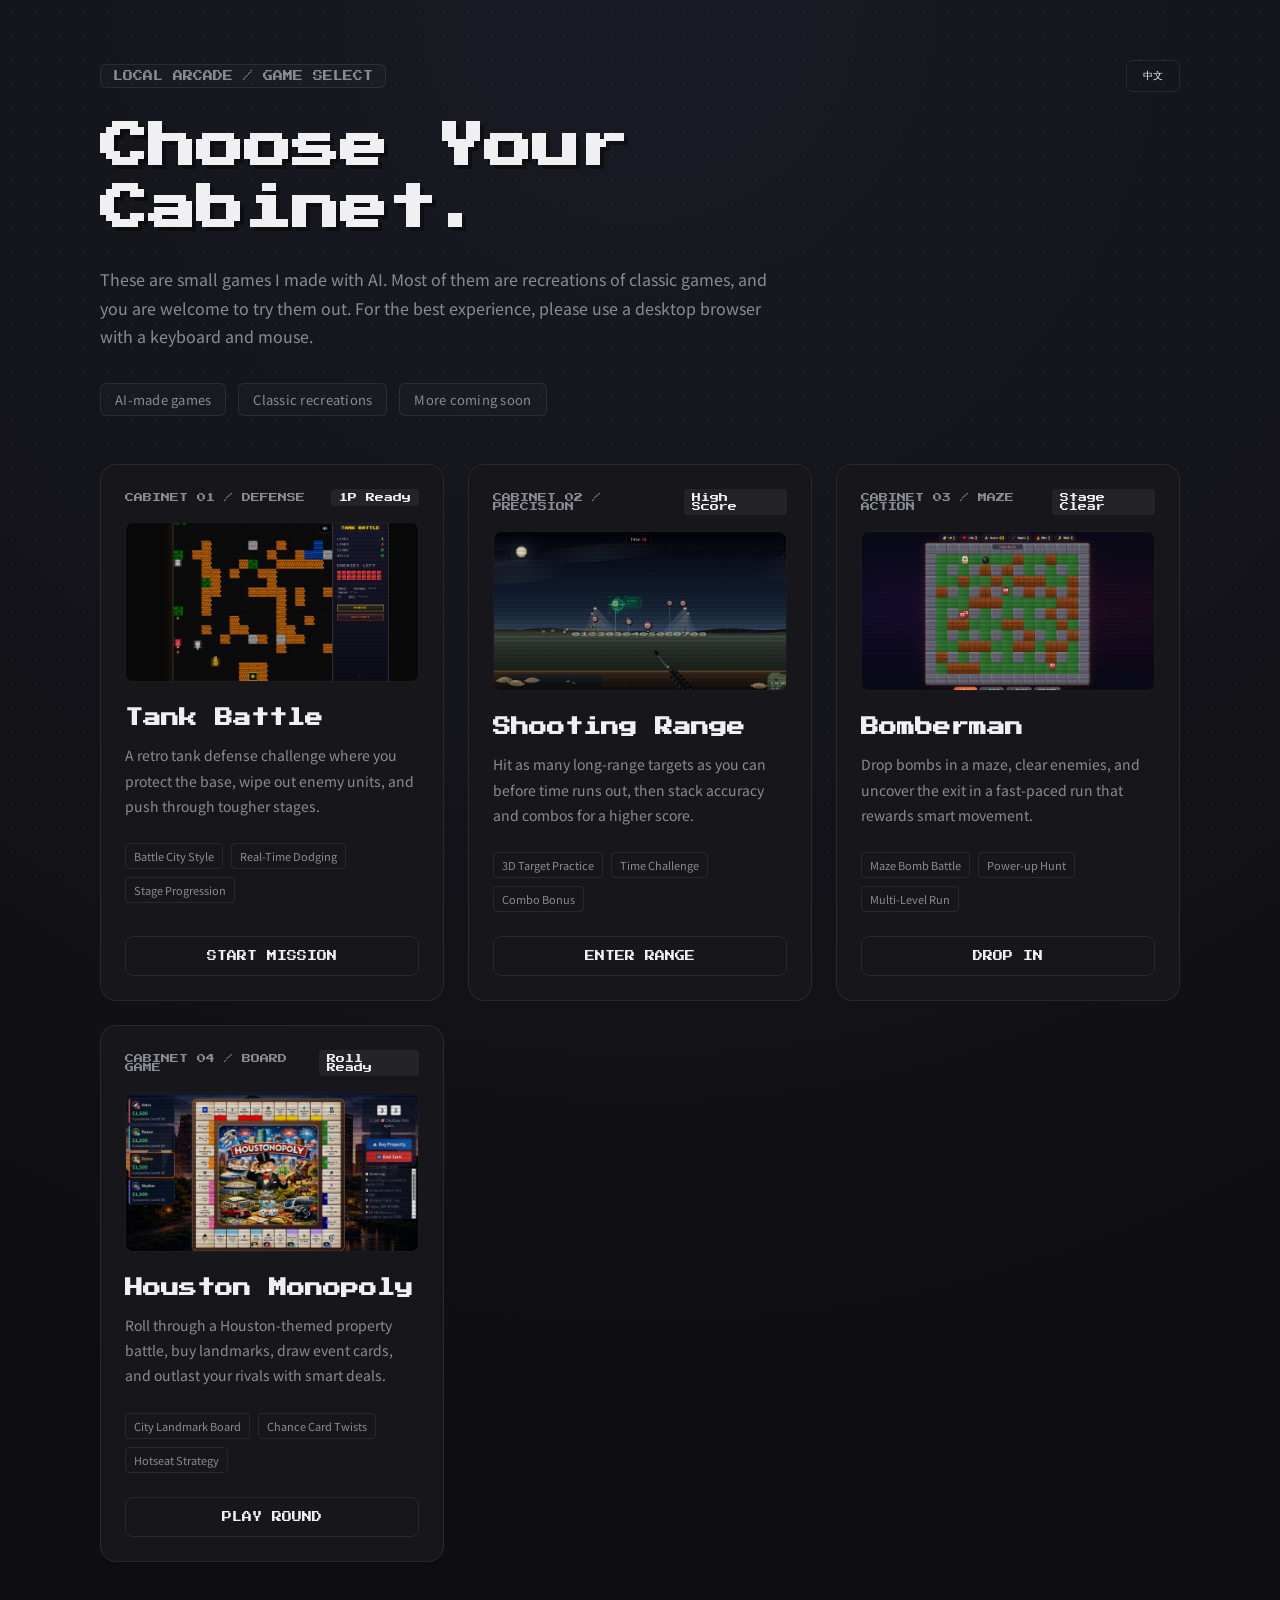
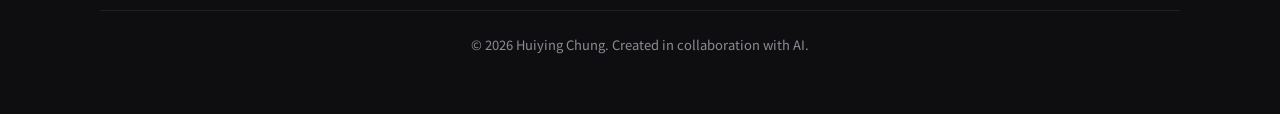
==== index.html @ b9b9d511 "Added monopoly game" ====
<!DOCTYPE html>
<html lang="en">
<head>
<meta charset="UTF-8">
<meta name="viewport" content="width=device-width, initial-scale=1.0">
<title>Claude Games Collection</title>
<style>
@import url('https://fonts.googleapis.com/css2?family=Press+Start+2P&family=Noto+Sans+TC:wght@400;500;700;900&display=swap');

:root {
  --bg: #0e0e11;
  --surface: #16161b;
  --border: rgba(255, 255, 255, 0.08);
  --border-hover: rgba(255, 255, 255, 0.2);
  --text-main: #f0f0f2;
  --text-muted: #8b8b94;
  --color-tank: #e8b800;
  --color-range: #f44336;
  --color-bomber: #ff8c00;
  --color-monopoly: #36c978;
}

* {
  box-sizing: border-box;
  margin: 0;
  padding: 0;
}

body {
  min-height: 100vh;
  font-family: 'Noto Sans TC', 'Segoe UI', sans-serif;
  color: var(--text-main);
  background-color: var(--bg);
  background-image: radial-gradient(circle at 50% 0%, #1a1a24 0%, var(--bg) 80%);
  overflow-x: hidden;
}

/* Subtle dot grid background */
body::before {
  content: '';
  position: fixed;
  inset: 0;
  background-image: radial-gradient(rgba(255, 255, 255, 0.04) 1px, transparent 1px);
  background-size: 24px 24px;
  pointer-events: none;
  z-index: -1;
}

.arcade-shell {
  width: min(1080px, calc(100% - 40px));
  margin: 0 auto;
  padding: 60px 0;
}

.hero {
  margin-bottom: 48px;
}

.hero-top {
  display: flex;
  align-items: center;
  justify-content: space-between;
  margin-bottom: 24px;
}

.marquee {
  display: inline-block;
  padding: 6px 12px;
  border: 1px solid var(--border);
  border-radius: 6px;
  background: rgba(255, 255, 255, 0.02);
  font-family: 'Press Start 2P', monospace;
  font-size: 10px;
  color: var(--text-muted);
  text-transform: uppercase;
}

.lang-toggle {
  padding: 8px 16px;
  border: 1px solid var(--border);
  border-radius: 6px;
  background: transparent;
  color: var(--text-main);
  font-family: 'Press Start 2P', monospace;
  font-size: 10px;
  cursor: pointer;
  transition: all 0.2s ease;
}

.lang-toggle:hover {
  background: var(--text-main);
  color: var(--bg);
}

.hero h1 {
  max-width: 16ch;
  margin-bottom: 24px;
  font-family: 'Press Start 2P', monospace;
  font-size: clamp(28px, 4vw, 48px);
  line-height: 1.3;
  text-shadow: 4px 4px 0px rgba(0, 0, 0, 0.4);
}

.hero p {
  max-width: 680px;
  color: var(--text-muted);
  font-size: 16px;
  line-height: 1.8;
  margin-bottom: 32px;
}

.status-row {
  display: flex;
  flex-wrap: wrap;
  gap: 12px;
}

.status-chip {
  padding: 6px 14px;
  border: 1px solid var(--border);
  border-radius: 6px;
  background: rgba(255, 255, 255, 0.02);
  color: var(--text-muted);
  font-size: 13px;
  letter-spacing: 0.02em;
}

.card-grid {
  display: grid;
  grid-template-columns: repeat(3, 1fr);
  gap: 24px;
  margin-bottom: 48px;
}

.cabinet {
  display: flex;
  flex-direction: column;
  padding: 24px;
  border: 1px solid var(--border);
  border-radius: 16px;
  background: var(--surface);
  transition: transform 0.2s ease, border-color 0.2s ease, box-shadow 0.2s ease;
}

.cabinet:hover {
  transform: translateY(-6px);
  border-color: var(--border-hover);
  box-shadow: 0 12px 32px rgba(0, 0, 0, 0.4);
}

.cabinet.tank:hover { border-color: var(--color-tank); }
.cabinet.range:hover { border-color: var(--color-range); }
.cabinet.bomber:hover { border-color: var(--color-bomber); }
.cabinet.monopoly:hover { border-color: var(--color-monopoly); }

.cabinet-top {
  display: flex;
  align-items: center;
  justify-content: space-between;
  margin-bottom: 16px;
}

.cabinet-label {
  font-family: 'Press Start 2P', monospace;
  font-size: 9px;
  color: var(--text-muted);
  text-transform: uppercase;
}

.cabinet-score {
  font-family: 'Press Start 2P', monospace;
  font-size: 9px;
  padding: 4px 8px;
  background: rgba(255, 255, 255, 0.06);
  border-radius: 4px;
}

.screen {
  height: 160px;
  margin-bottom: 24px;
  border: 1px solid var(--border);
  border-radius: 8px;
  background: #09090b;
  display: flex;
  align-items: center;
  justify-content: center;
  position: relative;
  overflow: hidden;
}

/* CRT 掃描線特效 (Scanlines) */
.screen::after {
  content: '';
  position: absolute;
  inset: 0;
  background: linear-gradient(rgba(0, 0, 0, 0) 50%, rgba(0, 0, 0, 0.1) 50%);
  background-size: 100% 4px;
  pointer-events: none;
  z-index: 2;
}

.screen img {
  width: 100%;
  height: 100%;
  object-fit: cover;
  opacity: 0.9;
  transition: opacity 0.3s ease, transform 0.5s ease;
}

.cabinet:hover .screen img {
  opacity: 1;
  transform: scale(1.05);
}

.cabinet h2 {
  margin-bottom: 12px;
  font-family: 'Press Start 2P', monospace;
  font-size: 18px;
  line-height: 1.4;
}

.cabinet p {
  color: var(--text-muted);
  font-size: 14px;
  line-height: 1.8;
  margin-bottom: 24px;
}

.meta {
  display: flex;
  flex-wrap: wrap;
  gap: 8px;
  margin-bottom: 24px;
}

.meta span {
  padding: 4px 8px;
  border: 1px solid var(--border);
  border-radius: 4px;
  color: var(--text-muted);
  font-size: 11px;
}

.launch {
  display: inline-flex;
  align-items: center;
  justify-content: center;
  margin-top: auto;
  padding: 14px;
  border: 1px solid var(--border);
  border-radius: 8px;
  text-decoration: none;
  font-family: 'Press Start 2P', monospace;
  font-size: 10px;
  color: var(--text-main);
  background: transparent;
  text-transform: uppercase;
  transition: all 0.2s ease;
}

.tank .launch:hover { background: var(--color-tank); color: #000; border-color: var(--color-tank); }
.range .launch:hover { background: var(--color-range); color: #fff; border-color: var(--color-range); }
.bomber .launch:hover { background: var(--color-bomber); color: #000; border-color: var(--color-bomber); }

.footer-note {
  text-align: center;
  color: var(--text-muted);
  font-size: 13px;
  border-top: 1px solid var(--border);
  padding-top: 24px;
}

@media (max-width: 980px) {
  .card-grid {
    grid-template-columns: repeat(2, 1fr);
  }
}

@media (max-width: 640px) {
  .arcade-shell { padding: 40px 0; }
  .hero { margin-bottom: 32px; }
  .hero h1 { font-size: 24px; }
  .hero p { font-size: 14px; margin-bottom: 24px; }
  .card-grid { grid-template-columns: 1fr; gap: 16px; }
  .cabinet { padding: 20px; }
}
</style>
</head>
<body>
<main class="arcade-shell">
  <section class="hero">
    <div class="hero-top">
      <div class="marquee" data-i18n="hero.marquee">Local Games / Browser Collection</div>
      <button id="lang-toggle" class="lang-toggle" type="button">中文</button>
    </div>
    <h1 data-i18n="hero.title">Choose a Game.</h1>
    <p data-i18n="hero.body">These are small games I made with AI. Most of them are recreations of classic games, and you are welcome to try them out. For the best experience, please use a desktop browser with a keyboard and mouse.</p>
    <div class="status-row">
      <div class="status-chip" data-i18n="hero.chip1">AI-made games</div>
      <div class="status-chip" data-i18n="hero.chip2">Classic recreations</div>
      <div class="status-chip" data-i18n="hero.chip3">More coming soon</div>
    </div>
  </section>

  <section class="card-grid">
    <article class="cabinet tank">
      <div class="cabinet-top">
        <div class="cabinet-label" data-i18n="tank.label">Cabinet 01 / Defense</div>
        <div class="cabinet-score" data-i18n="tank.score">1P Ready</div>
      </div>
      <div class="screen">
        <img src="images/tank-battle-thumb.JPG" alt="Tank Battle Preview" loading="lazy">
      </div>
      <h2 data-i18n="tank.title">Tank Battle</h2>
      <p data-i18n="tank.body">A retro tank defense challenge where you protect the base, wipe out enemy units, and push through tougher stages.</p>
      <div class="meta">
        <span data-i18n="tank.tag1">Battle City Style</span>
        <span data-i18n="tank.tag2">Real-Time Dodging</span>
        <span data-i18n="tank.tag3">Stage Progression</span>
      </div>
      <a class="launch" href="tank-battle.html" data-i18n="tank.cta">Start Mission</a>
    </article>

    <article class="cabinet range">
      <div class="cabinet-top">
        <div class="cabinet-label" data-i18n="range.label">Station 02 / 3D Shooter</div>
        <div class="cabinet-score" data-i18n="range.score">Target Locked</div>
      </div>
      <div class="screen">
        <img src="images/shooting-range-thumb.JPG" alt="Shooting Range Preview" loading="lazy">
      </div>
      <h2 data-i18n="range.title">Shooting Range</h2>
      <p data-i18n="range.body">Hit as many long-range targets as you can before time runs out, then stack accuracy and combos for a higher score.</p>
      <div class="meta">
        <span data-i18n="range.tag1">3D Target Practice</span>
        <span data-i18n="range.tag2">Time Challenge</span>
        <span data-i18n="range.tag3">Combo Bonus</span>
      </div>
      <a class="launch" href="shooting-range.html" data-i18n="range.cta">Enter Range</a>
    </article>

    <article class="cabinet bomber">
      <div class="cabinet-top">
        <div class="cabinet-label" data-i18n="bomber.label">Cabinet 03 / Maze Action</div>
        <div class="cabinet-score" data-i18n="bomber.score">Stage Clear</div>
      </div>
      <div class="screen">
        <img src="images/bomberman-thumb.JPG" alt="Bomberman Preview" loading="lazy">
      </div>
      <h2 data-i18n="bomber.title">Bomberman</h2>
      <p data-i18n="bomber.body">Drop bombs in a maze, clear enemies, and uncover the exit in a fast-paced run that rewards smart movement.</p>
      <div class="meta">
        <span data-i18n="bomber.tag1">Maze Bomb Battle</span>
        <span data-i18n="bomber.tag2">Power-up Hunt</span>
        <span data-i18n="bomber.tag3">Multi-Level Run</span>
      </div>
      <a class="launch" href="bomberman.html" data-i18n="bomber.cta">Drop In</a>
    </article>

    <article class="cabinet monopoly">
      <div class="cabinet-top">
        <div class="cabinet-label" data-i18n="monopoly.label">Cabinet 04 / Board Game</div>
        <div class="cabinet-score" data-i18n="monopoly.score">Roll Ready</div>
      </div>
      <div class="screen">
        <img src="images/houstonopoly-thumb.JPG" alt="Houston Monopoly Preview" loading="lazy">
      </div>
      <h2 data-i18n="monopoly.title">Houston Monopoly</h2>
      <p data-i18n="monopoly.body">Roll through a Houston-themed property battle, buy landmarks, draw event cards, and outlast your rivals with smart deals.</p>
      <div class="meta">
        <span data-i18n="monopoly.tag1">City Landmark Board</span>
        <span data-i18n="monopoly.tag2">Chance Card Twists</span>
        <span data-i18n="monopoly.tag3">Hotseat Strategy</span>
      </div>
      <a class="launch" href="houston-monopoly.html" data-i18n="monopoly.cta">Play Round</a>
    </article>
  </section>

  <div class="footer-note" data-i18n="footer.note">© 2026 Huiying Chung. Created in collaboration with AI.</div>
</main>
<script>
const translations = {
  en: {
    title: 'Claude Games Arcade',
    toggle: '中文',
    hero: {
      marquee: 'Local Arcade / Game Select',
      title: 'Choose Your Cabinet.',
      body: 'These are small games I made with AI. Most of them are recreations of classic games, and you are welcome to try them out. For the best experience, please use a desktop browser with a keyboard and mouse.',
      chip1: 'AI-made games',
      chip2: 'Classic recreations',
      chip3: 'More coming soon'
    },
    tank: {
      label: 'Cabinet 01 / Defense',
      score: '1P Ready',
      title: 'Tank Battle',
      body: 'A retro tank defense challenge where you protect the base, wipe out enemy units, and push through tougher stages.',
      tag1: 'Battle City Style',
      tag2: 'Real-Time Dodging',
      tag3: 'Stage Progression',
      cta: 'Start Mission'
    },
    range: {
      label: 'Cabinet 02 / Precision',
      score: 'High Score',
      title: 'Shooting Range',
      body: 'Hit as many long-range targets as you can before time runs out, then stack accuracy and combos for a higher score.',
      tag1: '3D Target Practice',
      tag2: 'Time Challenge',
      tag3: 'Combo Bonus',
      cta: 'Enter Range'
    },
    bomber: {
      label: 'Cabinet 03 / Maze Action',
      score: 'Stage Clear',
      title: 'Bomberman',
      body: 'Drop bombs in a maze, clear enemies, and uncover the exit in a fast-paced run that rewards smart movement.',
      tag1: 'Maze Bomb Battle',
      tag2: 'Power-up Hunt',
      tag3: 'Multi-Level Run',
      cta: 'Drop In'
    },
    monopoly: {
      label: 'Cabinet 04 / Board Game',
      score: 'Roll Ready',
      title: 'Houston Monopoly',
      body: 'Roll through a Houston-themed property battle, buy landmarks, draw event cards, and outlast your rivals with smart deals.',
      tag1: 'City Landmark Board',
      tag2: 'Chance Card Twists',
      tag3: 'Hotseat Strategy',
      cta: 'Play Round'
    },
    footer: {
      note: '© 2026 Huiying Chung. Created in collaboration with AI.'
    }
  },
  zh: {
    title: 'Claude Games Arcade',
    toggle: 'EN',
    hero: {
      marquee: '本地街機 / 遊戲選單',
      title: '選擇你的機台。',
      body: '這些是我用 AI 製作的小遊戲，大部分是複刻一些經典遊戲，歡迎測試。為了獲得最佳體驗，建議使用桌機瀏覽器，並搭配鍵盤與滑鼠操作。',
      chip1: 'AI 製作遊戲',
      chip2: '經典複刻',
      chip3: '之後還會增加'
    },
    tank: {
      label: '01 號機 / 防守戰',
      score: '1P 準備中',
      title: '坦克大戰',
      body: '復古戰車防守玩法，守住基地、清掉敵軍，並一路推進到更困難的關卡。',
      tag1: 'Battle City 風格',
      tag2: '即時閃避',
      tag3: '關卡推進',
      cta: '開始任務'
    },
    range: {
      label: '02 號機 / 精準射擊',
      score: '最高分挑戰',
      title: '射擊場',
      body: '在時間歸零前盡可能命中更多遠距目標，再靠準度與連擊把分數往上衝。',
      tag1: '3D 射擊練習',
      tag2: '時間挑戰',
      tag3: '連擊加成',
      cta: '進入靶場'
    },
    bomber: {
      label: '03 號機 / 迷宮動作',
      score: '破關挑戰',
      title: '炸彈超人',
      body: '在迷宮裡放置炸彈、清掉敵人並找出出口，節奏快速，而且很考驗走位。',
      tag1: '迷宮炸彈戰',
      tag2: '道具蒐集',
      tag3: '多關卡挑戰',
      cta: '立即闖關'
    },
    monopoly: {
      label: '04 號機 / 桌遊對戰',
      score: '準備擲骰子',
      title: '休士頓大富翁',
      body: '在休士頓主題的地產對戰裡擲骰子前進，買下地標、抽事件卡，用策略與交易撐到最後。',
      tag1: '城市地標棋盤',
      tag2: '機會卡變化',
      tag3: '同螢幕策略對戰',
      cta: '開始一局'
    },
    footer: {
      note: '© 2026 Huiying Chung。與 AI 協作製作。'
    }
  }
};

function getCopy(lang, key) {
  return key.split('.').reduce((value, part) => value[part], translations[lang]);
}

function applyLanguage(lang) {
  document.documentElement.lang = lang === 'zh' ? 'zh-Hant' : 'en';
  document.title = translations[lang].title;

  document.querySelectorAll('[data-i18n]').forEach(element => {
    element.textContent = getCopy(lang, element.dataset.i18n);
  });

  document.getElementById('lang-toggle').textContent = translations[lang].toggle;
  window.localStorage.setItem('landing-language', lang);
}

const savedLanguage = window.localStorage.getItem('landing-language');
let currentLanguage = savedLanguage === 'zh' ? 'zh' : 'en';
applyLanguage(currentLanguage);

document.getElementById('lang-toggle').addEventListener('click', () => {
  currentLanguage = currentLanguage === 'en' ? 'zh' : 'en';
  applyLanguage(currentLanguage);
});
</script>
</body>
</html>
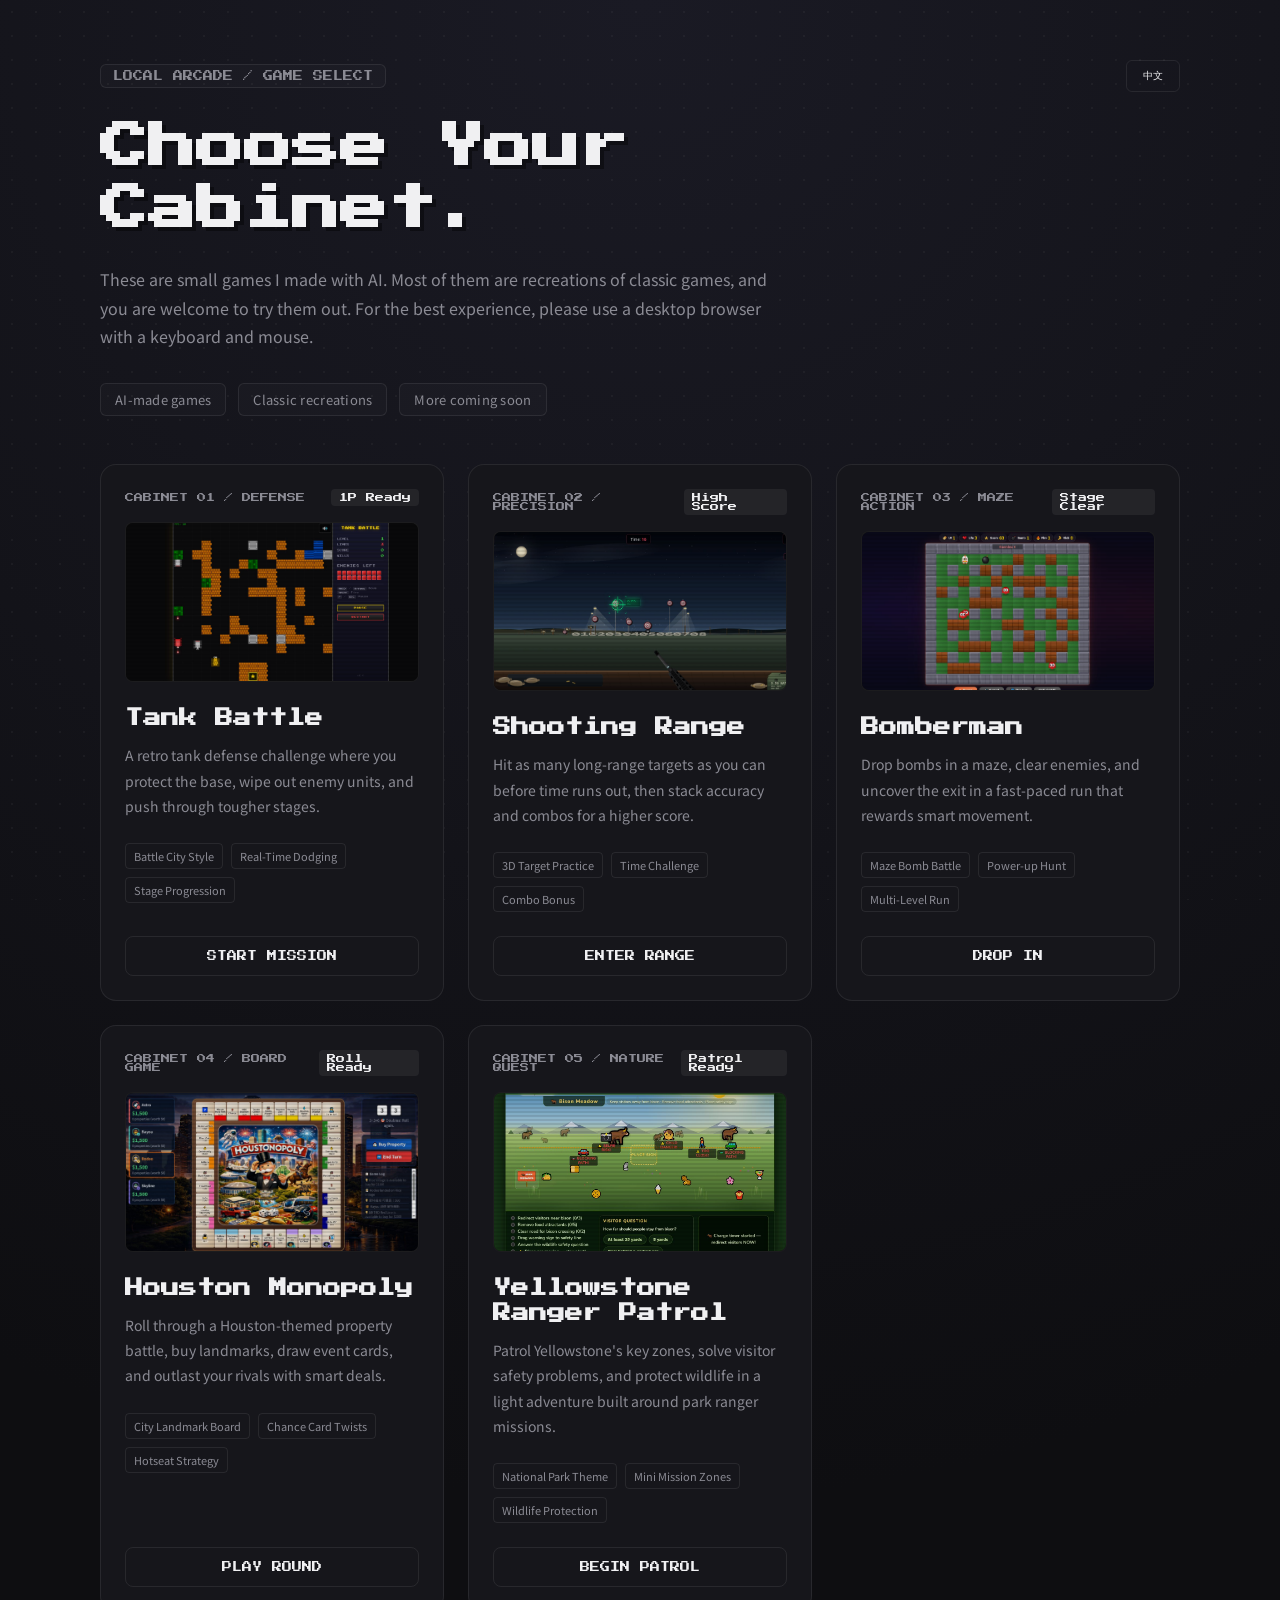
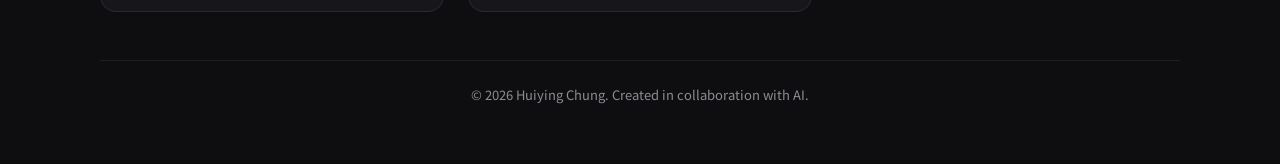
==== commit 4aa31b58: "Added yellowstone game" ====
--- a/index.html
+++ b/index.html
@@ -4,6 +4,7 @@
 <meta charset="UTF-8">
 <meta name="viewport" content="width=device-width, initial-scale=1.0">
 <title>Claude Games Collection</title>
+<link rel="icon" href="data:image/svg+xml,<svg xmlns='http://www.w3.org/2000/svg' viewBox='0 0 100 100'><text y='.9em' font-size='90'>🕹️</text></svg>">
 <style>
 @import url('https://fonts.googleapis.com/css2?family=Press+Start+2P&family=Noto+Sans+TC:wght@400;500;700;900&display=swap');
 
@@ -18,6 +19,7 @@
   --color-range: #f44336;
   --color-bomber: #ff8c00;
   --color-monopoly: #36c978;
+  --color-yellowstone: #9acb42;
 }
 
 * {
@@ -152,6 +154,7 @@
 .cabinet.range:hover { border-color: var(--color-range); }
 .cabinet.bomber:hover { border-color: var(--color-bomber); }
 .cabinet.monopoly:hover { border-color: var(--color-monopoly); }
+.cabinet.yellowstone:hover { border-color: var(--color-yellowstone); }
 
 .cabinet-top {
   display: flex;
@@ -261,6 +264,7 @@
 .tank .launch:hover { background: var(--color-tank); color: #000; border-color: var(--color-tank); }
 .range .launch:hover { background: var(--color-range); color: #fff; border-color: var(--color-range); }
 .bomber .launch:hover { background: var(--color-bomber); color: #000; border-color: var(--color-bomber); }
+.yellowstone .launch:hover { background: var(--color-yellowstone); color: #132400; border-color: var(--color-yellowstone); }
 
 .footer-note {
   text-align: center;
@@ -374,6 +378,24 @@
       </div>
       <a class="launch" href="houston-monopoly.html" data-i18n="monopoly.cta">Play Round</a>
     </article>
+
+    <article class="cabinet yellowstone">
+      <div class="cabinet-top">
+        <div class="cabinet-label" data-i18n="yellowstone.label">Cabinet 05 / Nature Quest</div>
+        <div class="cabinet-score" data-i18n="yellowstone.score">Patrol Ready</div>
+      </div>
+      <div class="screen">
+        <img src="images/yellowstone-thumb.JPG" alt="Yellowstone Ranger Patrol Preview" loading="lazy">
+      </div>
+      <h2 data-i18n="yellowstone.title">Yellowstone Ranger Patrol</h2>
+      <p data-i18n="yellowstone.body">Patrol Yellowstone's key zones, solve visitor safety problems, and protect wildlife in a light adventure built around park ranger missions.</p>
+      <div class="meta">
+        <span data-i18n="yellowstone.tag1">National Park Theme</span>
+        <span data-i18n="yellowstone.tag2">Mini Mission Zones</span>
+        <span data-i18n="yellowstone.tag3">Wildlife Protection</span>
+      </div>
+      <a class="launch" href="save-the-park-ranger-patrol/save-the-park.html" data-i18n="yellowstone.cta">Begin Patrol</a>
+    </article>
   </section>
 
   <div class="footer-note" data-i18n="footer.note">© 2026 Huiying Chung. Created in collaboration with AI.</div>
@@ -431,6 +453,16 @@
       tag3: 'Hotseat Strategy',
       cta: 'Play Round'
     },
+    yellowstone: {
+      label: 'Cabinet 05 / Nature Quest',
+      score: 'Patrol Ready',
+      title: 'Yellowstone Ranger Patrol',
+      body: "Patrol Yellowstone's key zones, solve visitor safety problems, and protect wildlife in a light adventure built around park ranger missions.",
+      tag1: 'National Park Theme',
+      tag2: 'Mini Mission Zones',
+      tag3: 'Wildlife Protection',
+      cta: 'Begin Patrol'
+    },
     footer: {
       note: '© 2026 Huiying Chung. Created in collaboration with AI.'
     }
@@ -486,6 +518,16 @@
       tag3: '同螢幕策略對戰',
       cta: '開始一局'
     },
+    yellowstone: {
+      label: '\u0030\u0035 \u865f\u6a5f / \u81ea\u7136\u5de1\u8b77',
+      score: '\u5de1\u908f\u5c31\u7dd2',
+      title: '\u9ec3\u77f3\u516c\u5712\u5de1\u8b77',
+      body: '\u5de1\u8996\u9ec3\u77f3\u516c\u5712\u7684\u91cd\u8981\u5340\u57df\uff0c\u89e3\u6c7a\u904a\u5ba2\u5b89\u5168\u554f\u984c\uff0c\u4e26\u5728\u8f15\u9b06\u5192\u96aa\u4e2d\u4fdd\u8b77\u91ce\u751f\u52d5\u7269\u3002',
+      tag1: '\u570b\u5bb6\u516c\u5712\u4e3b\u984c',
+      tag2: '\u5206\u5340\u5c0f\u4efb\u52d9',
+      tag3: '\u91ce\u751f\u52d5\u7269\u4fdd\u8b77',
+      cta: '\u958b\u59cb\u5de1\u908f'
+    },
     footer: {
       note: '© 2026 Huiying Chung。與 AI 協作製作。'
     }
@@ -517,5 +559,7 @@
   applyLanguage(currentLanguage);
 });
 </script>
+<script>window.si = window.si || function () { (window.siq = window.siq || []).push(arguments); };</script>
+<script defer src="/_vercel/speed-insights/script.js"></script>
 </body>
 </html>
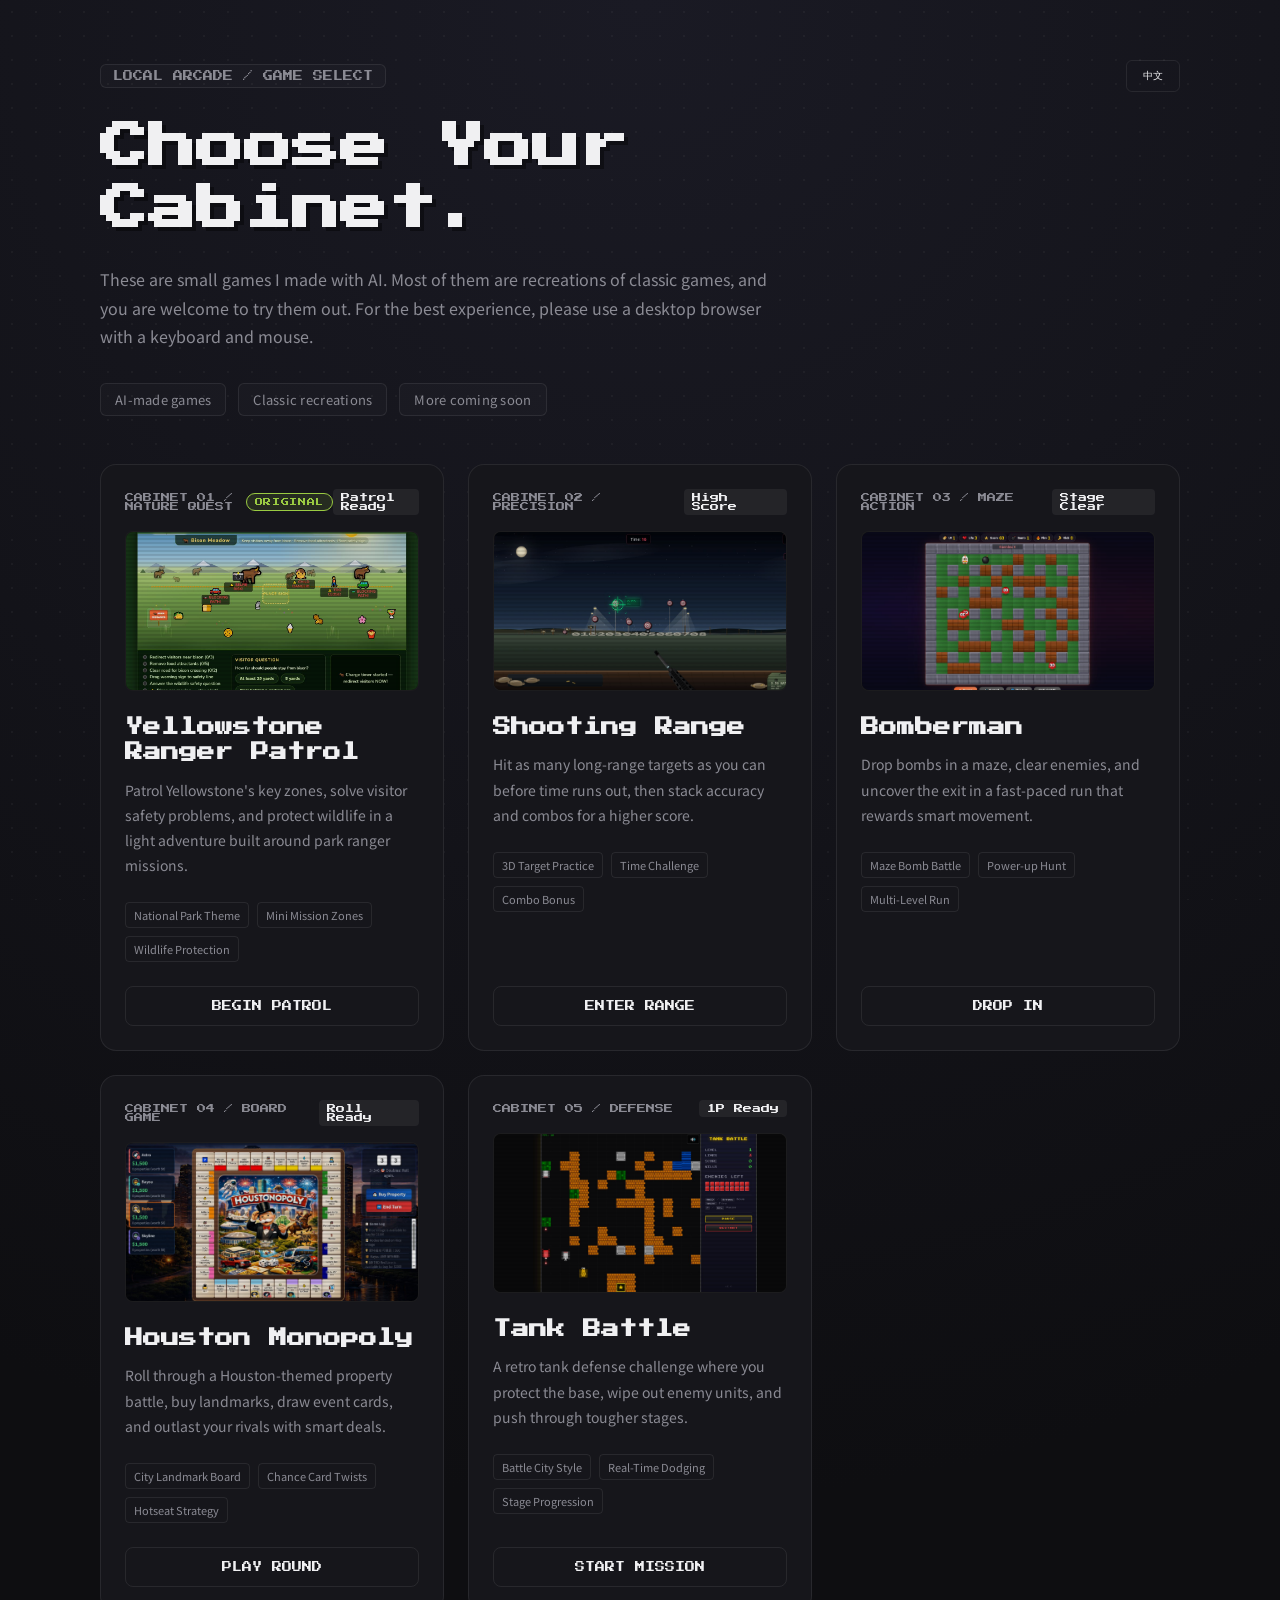
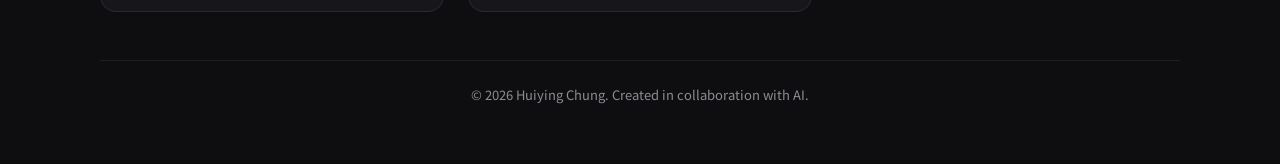
==== commit 9a344f1f: "updated yellowstone" ====
--- a/index.html
+++ b/index.html
@@ -176,6 +176,27 @@
   padding: 4px 8px;
   background: rgba(255, 255, 255, 0.06);
   border-radius: 4px;
+}
+
+.cabinet-meta {
+  display: flex;
+  align-items: center;
+  gap: 8px;
+}
+
+.cabinet-badge {
+  padding: 4px 8px;
+  border: 1px solid currentColor;
+  border-radius: 999px;
+  font-family: 'Press Start 2P', monospace;
+  font-size: 8px;
+  letter-spacing: 0.08em;
+  text-transform: uppercase;
+}
+
+.yellowstone .cabinet-badge {
+  color: var(--color-yellowstone);
+  background: rgba(154, 203, 66, 0.12);
 }
 
 .screen {
@@ -307,9 +328,84 @@
   </section>
 
   <section class="card-grid">
+    <article class="cabinet yellowstone">
+      <div class="cabinet-top">
+        <div class="cabinet-meta">
+          <div class="cabinet-label" data-i18n="yellowstone.label">Cabinet 01 / Nature Quest</div>
+          <div class="cabinet-badge" data-i18n="yellowstone.badge">Original</div>
+        </div>
+        <div class="cabinet-score" data-i18n="yellowstone.score">Patrol Ready</div>
+      </div>
+      <div class="screen">
+        <img src="images/yellowstone-thumb.JPG" alt="Yellowstone Ranger Patrol Preview" loading="lazy">
+      </div>
+      <h2 data-i18n="yellowstone.title">Yellowstone Ranger Patrol</h2>
+      <p data-i18n="yellowstone.body">Patrol Yellowstone's key zones, solve visitor safety problems, and protect wildlife in a light adventure built around park ranger missions.</p>
+      <div class="meta">
+        <span data-i18n="yellowstone.tag1">National Park Theme</span>
+        <span data-i18n="yellowstone.tag2">Mini Mission Zones</span>
+        <span data-i18n="yellowstone.tag3">Wildlife Protection</span>
+      </div>
+      <a class="launch" href="save-the-park-ranger-patrol/save-the-park.html" data-i18n="yellowstone.cta">Begin Patrol</a>
+    </article>
+
+    <article class="cabinet range">
+      <div class="cabinet-top">
+        <div class="cabinet-label" data-i18n="range.label">Cabinet 02 / Precision</div>
+        <div class="cabinet-score" data-i18n="range.score">Target Locked</div>
+      </div>
+      <div class="screen">
+        <img src="images/shooting-range-thumb.JPG" alt="Shooting Range Preview" loading="lazy">
+      </div>
+      <h2 data-i18n="range.title">Shooting Range</h2>
+      <p data-i18n="range.body">Hit as many long-range targets as you can before time runs out, then stack accuracy and combos for a higher score.</p>
+      <div class="meta">
+        <span data-i18n="range.tag1">3D Target Practice</span>
+        <span data-i18n="range.tag2">Time Challenge</span>
+        <span data-i18n="range.tag3">Combo Bonus</span>
+      </div>
+      <a class="launch" href="shooting-range.html" data-i18n="range.cta">Enter Range</a>
+    </article>
+
+    <article class="cabinet bomber">
+      <div class="cabinet-top">
+        <div class="cabinet-label" data-i18n="bomber.label">Cabinet 03 / Maze Action</div>
+        <div class="cabinet-score" data-i18n="bomber.score">Stage Clear</div>
+      </div>
+      <div class="screen">
+        <img src="images/bomberman-thumb.JPG" alt="Bomberman Preview" loading="lazy">
+      </div>
+      <h2 data-i18n="bomber.title">Bomberman</h2>
+      <p data-i18n="bomber.body">Drop bombs in a maze, clear enemies, and uncover the exit in a fast-paced run that rewards smart movement.</p>
+      <div class="meta">
+        <span data-i18n="bomber.tag1">Maze Bomb Battle</span>
+        <span data-i18n="bomber.tag2">Power-up Hunt</span>
+        <span data-i18n="bomber.tag3">Multi-Level Run</span>
+      </div>
+      <a class="launch" href="bomberman.html" data-i18n="bomber.cta">Drop In</a>
+    </article>
+
+    <article class="cabinet monopoly">
+      <div class="cabinet-top">
+        <div class="cabinet-label" data-i18n="monopoly.label">Cabinet 04 / Board Game</div>
+        <div class="cabinet-score" data-i18n="monopoly.score">Roll Ready</div>
+      </div>
+      <div class="screen">
+        <img src="images/houstonopoly-thumb.JPG" alt="Houston Monopoly Preview" loading="lazy">
+      </div>
+      <h2 data-i18n="monopoly.title">Houston Monopoly</h2>
+      <p data-i18n="monopoly.body">Roll through a Houston-themed property battle, buy landmarks, draw event cards, and outlast your rivals with smart deals.</p>
+      <div class="meta">
+        <span data-i18n="monopoly.tag1">City Landmark Board</span>
+        <span data-i18n="monopoly.tag2">Chance Card Twists</span>
+        <span data-i18n="monopoly.tag3">Hotseat Strategy</span>
+      </div>
+      <a class="launch" href="houston-monopoly.html" data-i18n="monopoly.cta">Play Round</a>
+    </article>
+
     <article class="cabinet tank">
       <div class="cabinet-top">
-        <div class="cabinet-label" data-i18n="tank.label">Cabinet 01 / Defense</div>
+        <div class="cabinet-label" data-i18n="tank.label">Cabinet 05 / Defense</div>
         <div class="cabinet-score" data-i18n="tank.score">1P Ready</div>
       </div>
       <div class="screen">
@@ -323,78 +419,6 @@
         <span data-i18n="tank.tag3">Stage Progression</span>
       </div>
       <a class="launch" href="tank-battle.html" data-i18n="tank.cta">Start Mission</a>
-    </article>
-
-    <article class="cabinet range">
-      <div class="cabinet-top">
-        <div class="cabinet-label" data-i18n="range.label">Station 02 / 3D Shooter</div>
-        <div class="cabinet-score" data-i18n="range.score">Target Locked</div>
-      </div>
-      <div class="screen">
-        <img src="images/shooting-range-thumb.JPG" alt="Shooting Range Preview" loading="lazy">
-      </div>
-      <h2 data-i18n="range.title">Shooting Range</h2>
-      <p data-i18n="range.body">Hit as many long-range targets as you can before time runs out, then stack accuracy and combos for a higher score.</p>
-      <div class="meta">
-        <span data-i18n="range.tag1">3D Target Practice</span>
-        <span data-i18n="range.tag2">Time Challenge</span>
-        <span data-i18n="range.tag3">Combo Bonus</span>
-      </div>
-      <a class="launch" href="shooting-range.html" data-i18n="range.cta">Enter Range</a>
-    </article>
-
-    <article class="cabinet bomber">
-      <div class="cabinet-top">
-        <div class="cabinet-label" data-i18n="bomber.label">Cabinet 03 / Maze Action</div>
-        <div class="cabinet-score" data-i18n="bomber.score">Stage Clear</div>
-      </div>
-      <div class="screen">
-        <img src="images/bomberman-thumb.JPG" alt="Bomberman Preview" loading="lazy">
-      </div>
-      <h2 data-i18n="bomber.title">Bomberman</h2>
-      <p data-i18n="bomber.body">Drop bombs in a maze, clear enemies, and uncover the exit in a fast-paced run that rewards smart movement.</p>
-      <div class="meta">
-        <span data-i18n="bomber.tag1">Maze Bomb Battle</span>
-        <span data-i18n="bomber.tag2">Power-up Hunt</span>
-        <span data-i18n="bomber.tag3">Multi-Level Run</span>
-      </div>
-      <a class="launch" href="bomberman.html" data-i18n="bomber.cta">Drop In</a>
-    </article>
-
-    <article class="cabinet monopoly">
-      <div class="cabinet-top">
-        <div class="cabinet-label" data-i18n="monopoly.label">Cabinet 04 / Board Game</div>
-        <div class="cabinet-score" data-i18n="monopoly.score">Roll Ready</div>
-      </div>
-      <div class="screen">
-        <img src="images/houstonopoly-thumb.JPG" alt="Houston Monopoly Preview" loading="lazy">
-      </div>
-      <h2 data-i18n="monopoly.title">Houston Monopoly</h2>
-      <p data-i18n="monopoly.body">Roll through a Houston-themed property battle, buy landmarks, draw event cards, and outlast your rivals with smart deals.</p>
-      <div class="meta">
-        <span data-i18n="monopoly.tag1">City Landmark Board</span>
-        <span data-i18n="monopoly.tag2">Chance Card Twists</span>
-        <span data-i18n="monopoly.tag3">Hotseat Strategy</span>
-      </div>
-      <a class="launch" href="houston-monopoly.html" data-i18n="monopoly.cta">Play Round</a>
-    </article>
-
-    <article class="cabinet yellowstone">
-      <div class="cabinet-top">
-        <div class="cabinet-label" data-i18n="yellowstone.label">Cabinet 05 / Nature Quest</div>
-        <div class="cabinet-score" data-i18n="yellowstone.score">Patrol Ready</div>
-      </div>
-      <div class="screen">
-        <img src="images/yellowstone-thumb.JPG" alt="Yellowstone Ranger Patrol Preview" loading="lazy">
-      </div>
-      <h2 data-i18n="yellowstone.title">Yellowstone Ranger Patrol</h2>
-      <p data-i18n="yellowstone.body">Patrol Yellowstone's key zones, solve visitor safety problems, and protect wildlife in a light adventure built around park ranger missions.</p>
-      <div class="meta">
-        <span data-i18n="yellowstone.tag1">National Park Theme</span>
-        <span data-i18n="yellowstone.tag2">Mini Mission Zones</span>
-        <span data-i18n="yellowstone.tag3">Wildlife Protection</span>
-      </div>
-      <a class="launch" href="save-the-park-ranger-patrol/save-the-park.html" data-i18n="yellowstone.cta">Begin Patrol</a>
     </article>
   </section>
 
@@ -414,7 +438,7 @@
       chip3: 'More coming soon'
     },
     tank: {
-      label: 'Cabinet 01 / Defense',
+      label: 'Cabinet 05 / Defense',
       score: '1P Ready',
       title: 'Tank Battle',
       body: 'A retro tank defense challenge where you protect the base, wipe out enemy units, and push through tougher stages.',
@@ -454,7 +478,8 @@
       cta: 'Play Round'
     },
     yellowstone: {
-      label: 'Cabinet 05 / Nature Quest',
+      label: 'Cabinet 01 / Nature Quest',
+      badge: 'Original',
       score: 'Patrol Ready',
       title: 'Yellowstone Ranger Patrol',
       body: "Patrol Yellowstone's key zones, solve visitor safety problems, and protect wildlife in a light adventure built around park ranger missions.",
@@ -479,7 +504,7 @@
       chip3: '之後還會增加'
     },
     tank: {
-      label: '01 號機 / 防守戰',
+      label: '05 號機 / 防守戰',
       score: '1P 準備中',
       title: '坦克大戰',
       body: '復古戰車防守玩法，守住基地、清掉敵軍，並一路推進到更困難的關卡。',
@@ -519,7 +544,8 @@
       cta: '開始一局'
     },
     yellowstone: {
-      label: '\u0030\u0035 \u865f\u6a5f / \u81ea\u7136\u5de1\u8b77',
+      label: '\u0030\u0031 \u865f\u6a5f / \u81ea\u7136\u5de1\u8b77',
+      badge: '\u539f\u5275',
       score: '\u5de1\u908f\u5c31\u7dd2',
       title: '\u9ec3\u77f3\u516c\u5712\u5de1\u8b77',
       body: '\u5de1\u8996\u9ec3\u77f3\u516c\u5712\u7684\u91cd\u8981\u5340\u57df\uff0c\u89e3\u6c7a\u904a\u5ba2\u5b89\u5168\u554f\u984c\uff0c\u4e26\u5728\u8f15\u9b06\u5192\u96aa\u4e2d\u4fdd\u8b77\u91ce\u751f\u52d5\u7269\u3002',
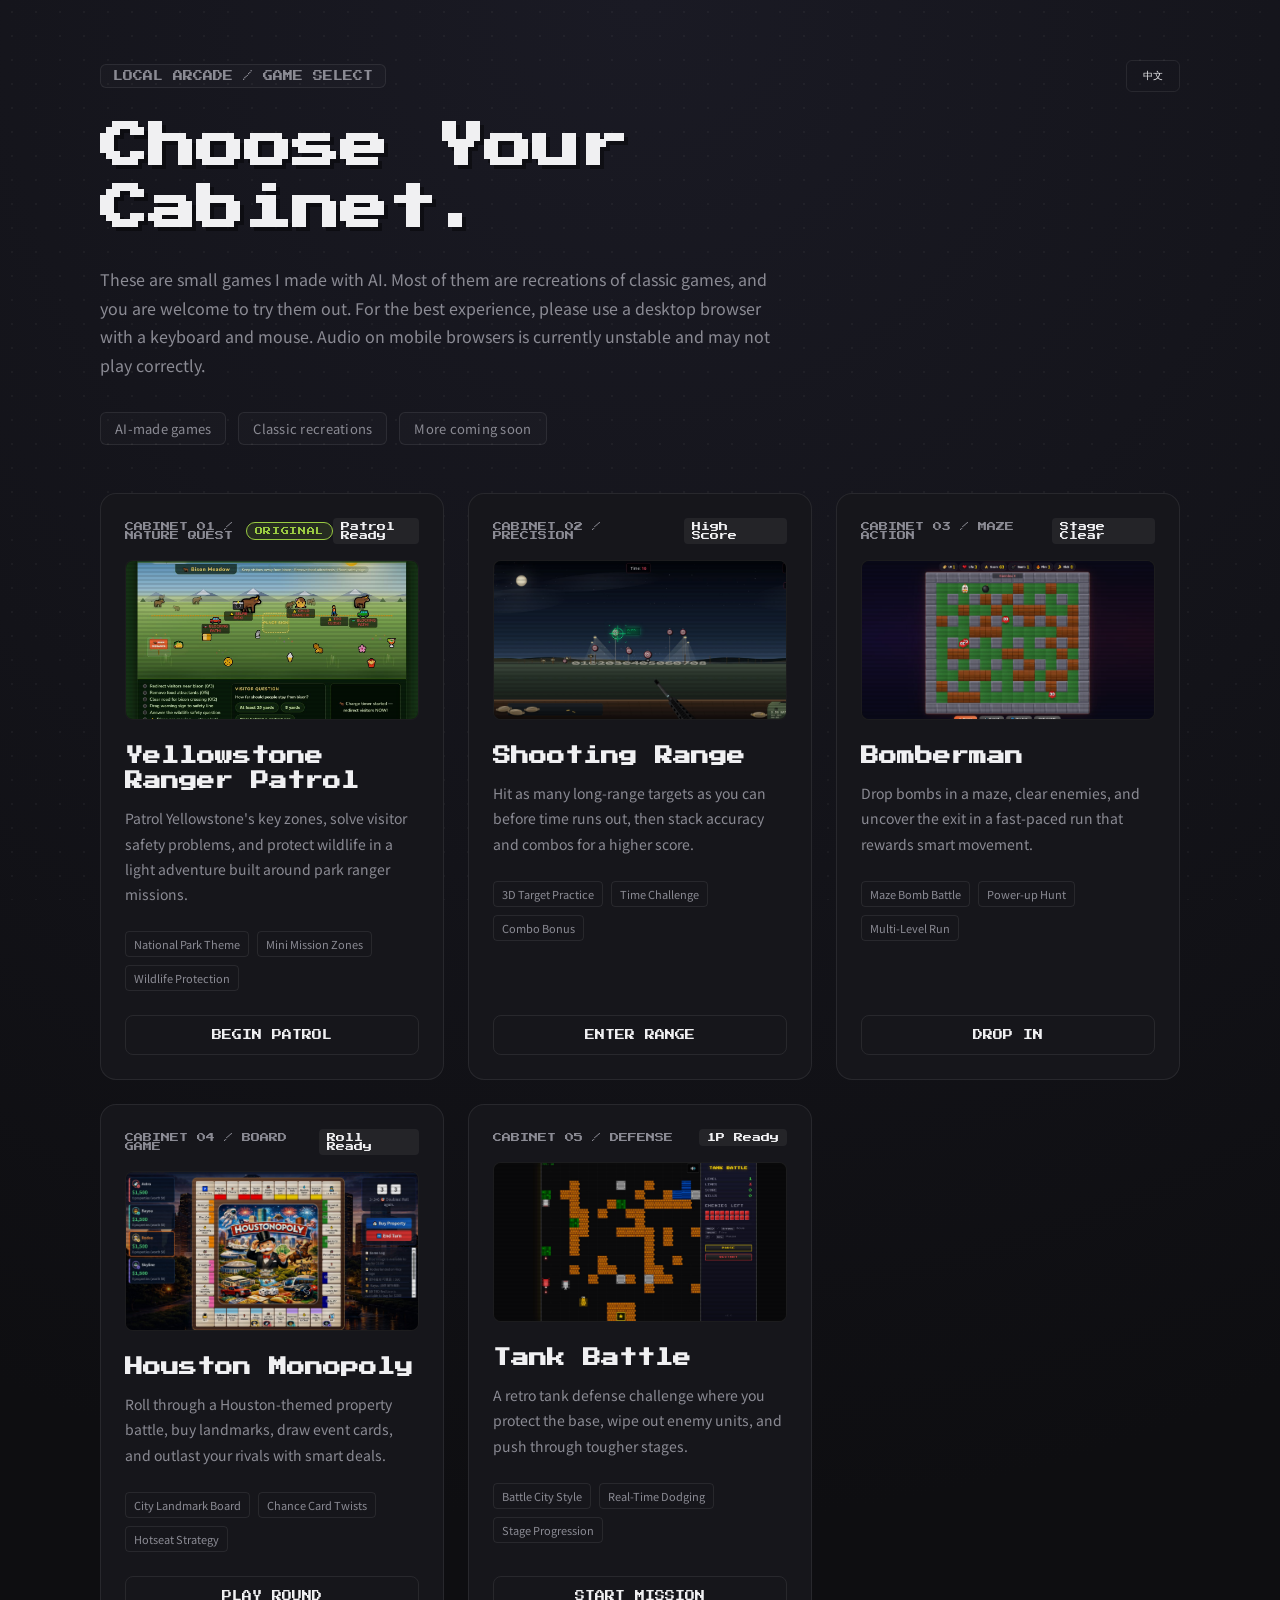
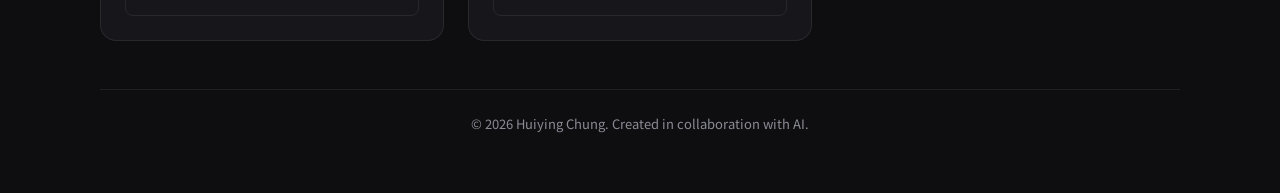
==== commit ad2c7277: "Update index.html" ====
--- a/index.html
+++ b/index.html
@@ -319,7 +319,7 @@
       <button id="lang-toggle" class="lang-toggle" type="button">中文</button>
     </div>
     <h1 data-i18n="hero.title">Choose a Game.</h1>
-    <p data-i18n="hero.body">These are small games I made with AI. Most of them are recreations of classic games, and you are welcome to try them out. For the best experience, please use a desktop browser with a keyboard and mouse.</p>
+    <p data-i18n="hero.body">These are small games I made with AI. Most of them are recreations of classic games, and you are welcome to try them out. For the best experience, please use a desktop browser with a keyboard and mouse. Audio on mobile browsers is currently unstable and may not play correctly.</p>
     <div class="status-row">
       <div class="status-chip" data-i18n="hero.chip1">AI-made games</div>
       <div class="status-chip" data-i18n="hero.chip2">Classic recreations</div>
@@ -432,7 +432,7 @@
     hero: {
       marquee: 'Local Arcade / Game Select',
       title: 'Choose Your Cabinet.',
-      body: 'These are small games I made with AI. Most of them are recreations of classic games, and you are welcome to try them out. For the best experience, please use a desktop browser with a keyboard and mouse.',
+      body: 'These are small games I made with AI. Most of them are recreations of classic games, and you are welcome to try them out. For the best experience, please use a desktop browser with a keyboard and mouse. Audio on mobile browsers is currently unstable and may not play correctly.',
       chip1: 'AI-made games',
       chip2: 'Classic recreations',
       chip3: 'More coming soon'
@@ -498,7 +498,7 @@
     hero: {
       marquee: '本地街機 / 遊戲選單',
       title: '選擇你的機台。',
-      body: '這些是我用 AI 製作的小遊戲，大部分是複刻一些經典遊戲，歡迎測試。為了獲得最佳體驗，建議使用桌機瀏覽器，並搭配鍵盤與滑鼠操作。',
+      body: '這些是我用 AI 製作的小遊戲，大部分是複刻一些經典遊戲，歡迎測試。為了獲得最佳體驗，建議使用桌機瀏覽器，並搭配鍵盤與滑鼠操作。手機瀏覽器上的音效目前不太穩定，可能無法正常播放。',
       chip1: 'AI 製作遊戲',
       chip2: '經典複刻',
       chip3: '之後還會增加'
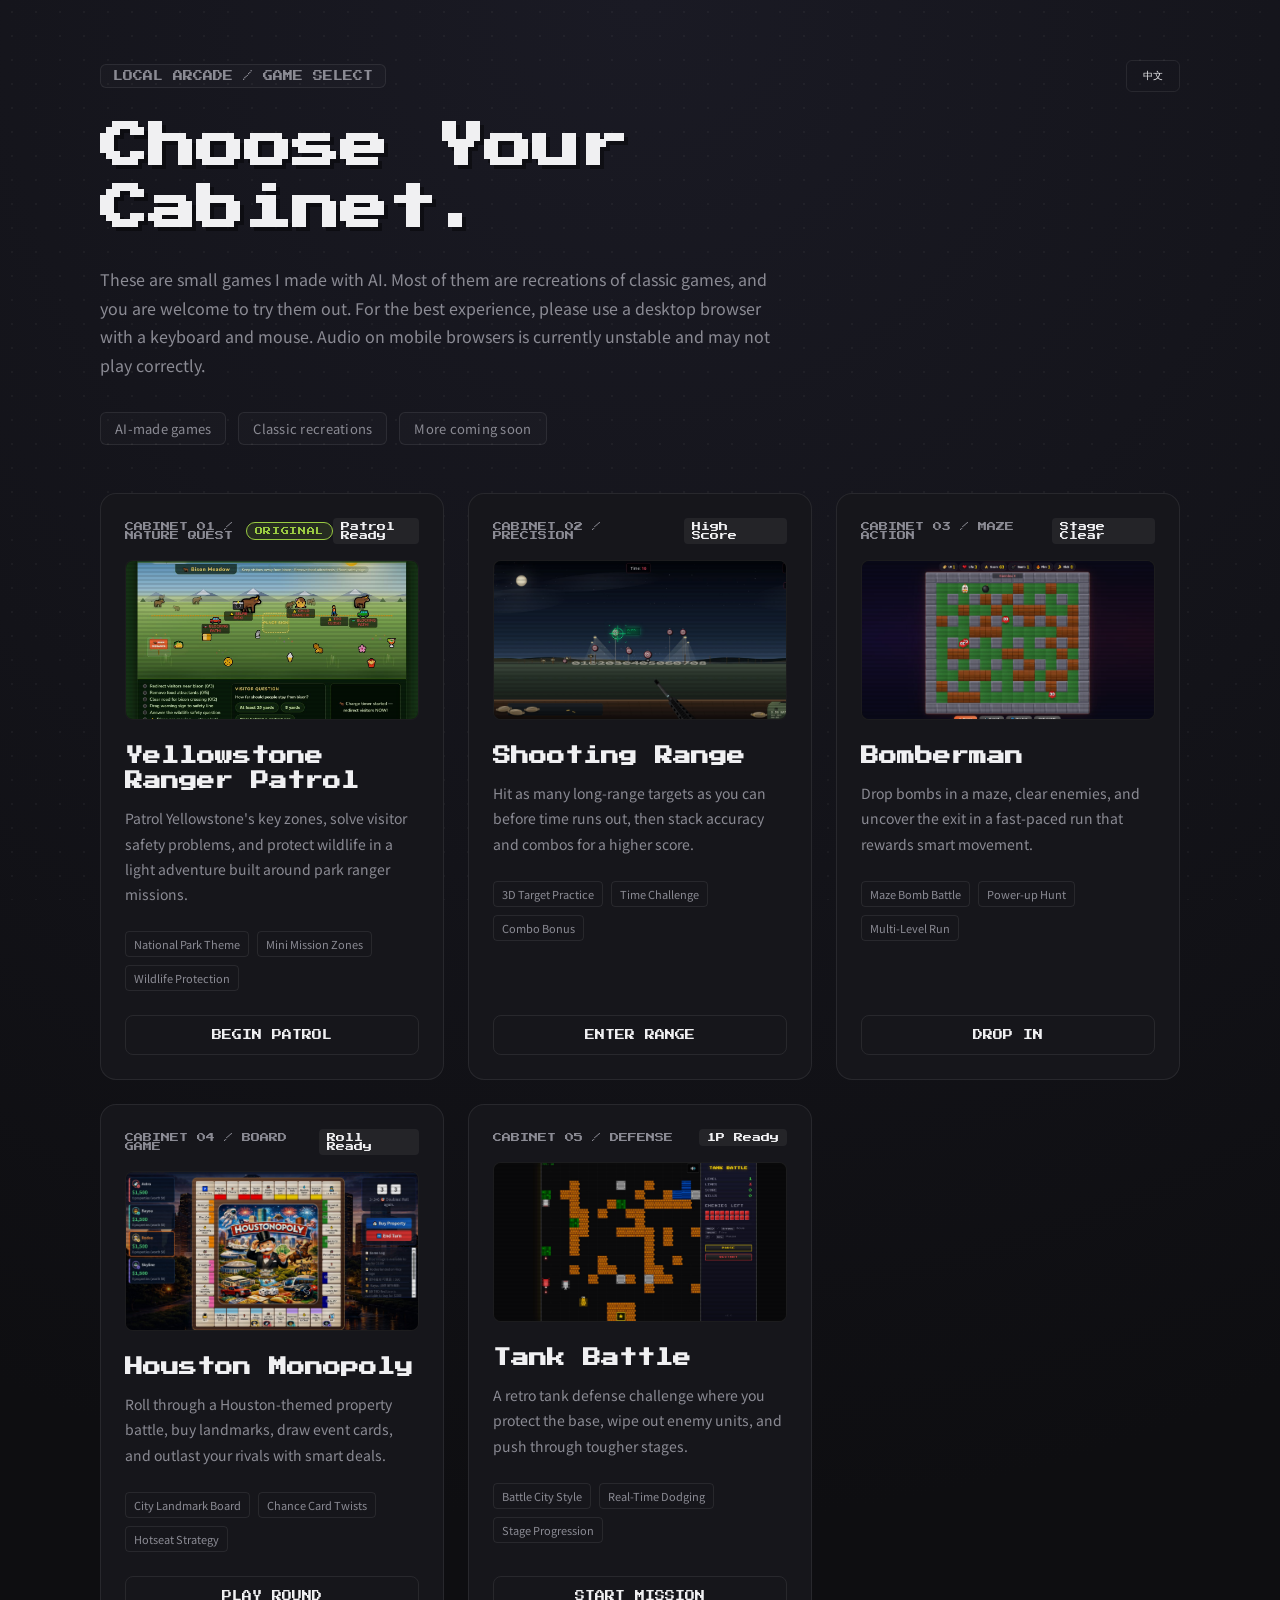
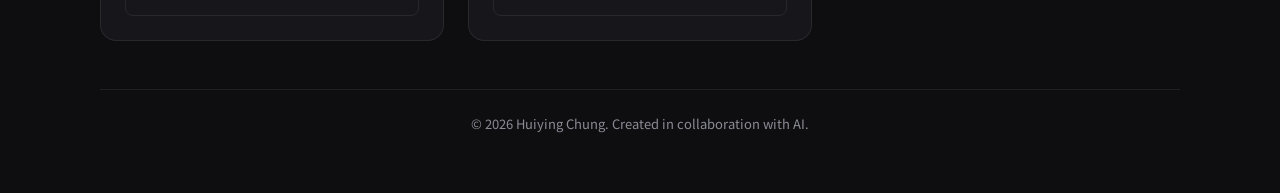
==== commit caf3d2ae: "Install and configure Vercel Web Analytics Implemented Vercel Web Analytics for the claude-games pro" ====
--- a/index.html
+++ b/index.html
@@ -310,6 +310,7 @@
   .cabinet { padding: 20px; }
 }
 </style>
+<script defer src="https://cdn.vercel-insights.com/v1/script.js"></script>
 </head>
 <body>
 <main class="arcade-shell">
